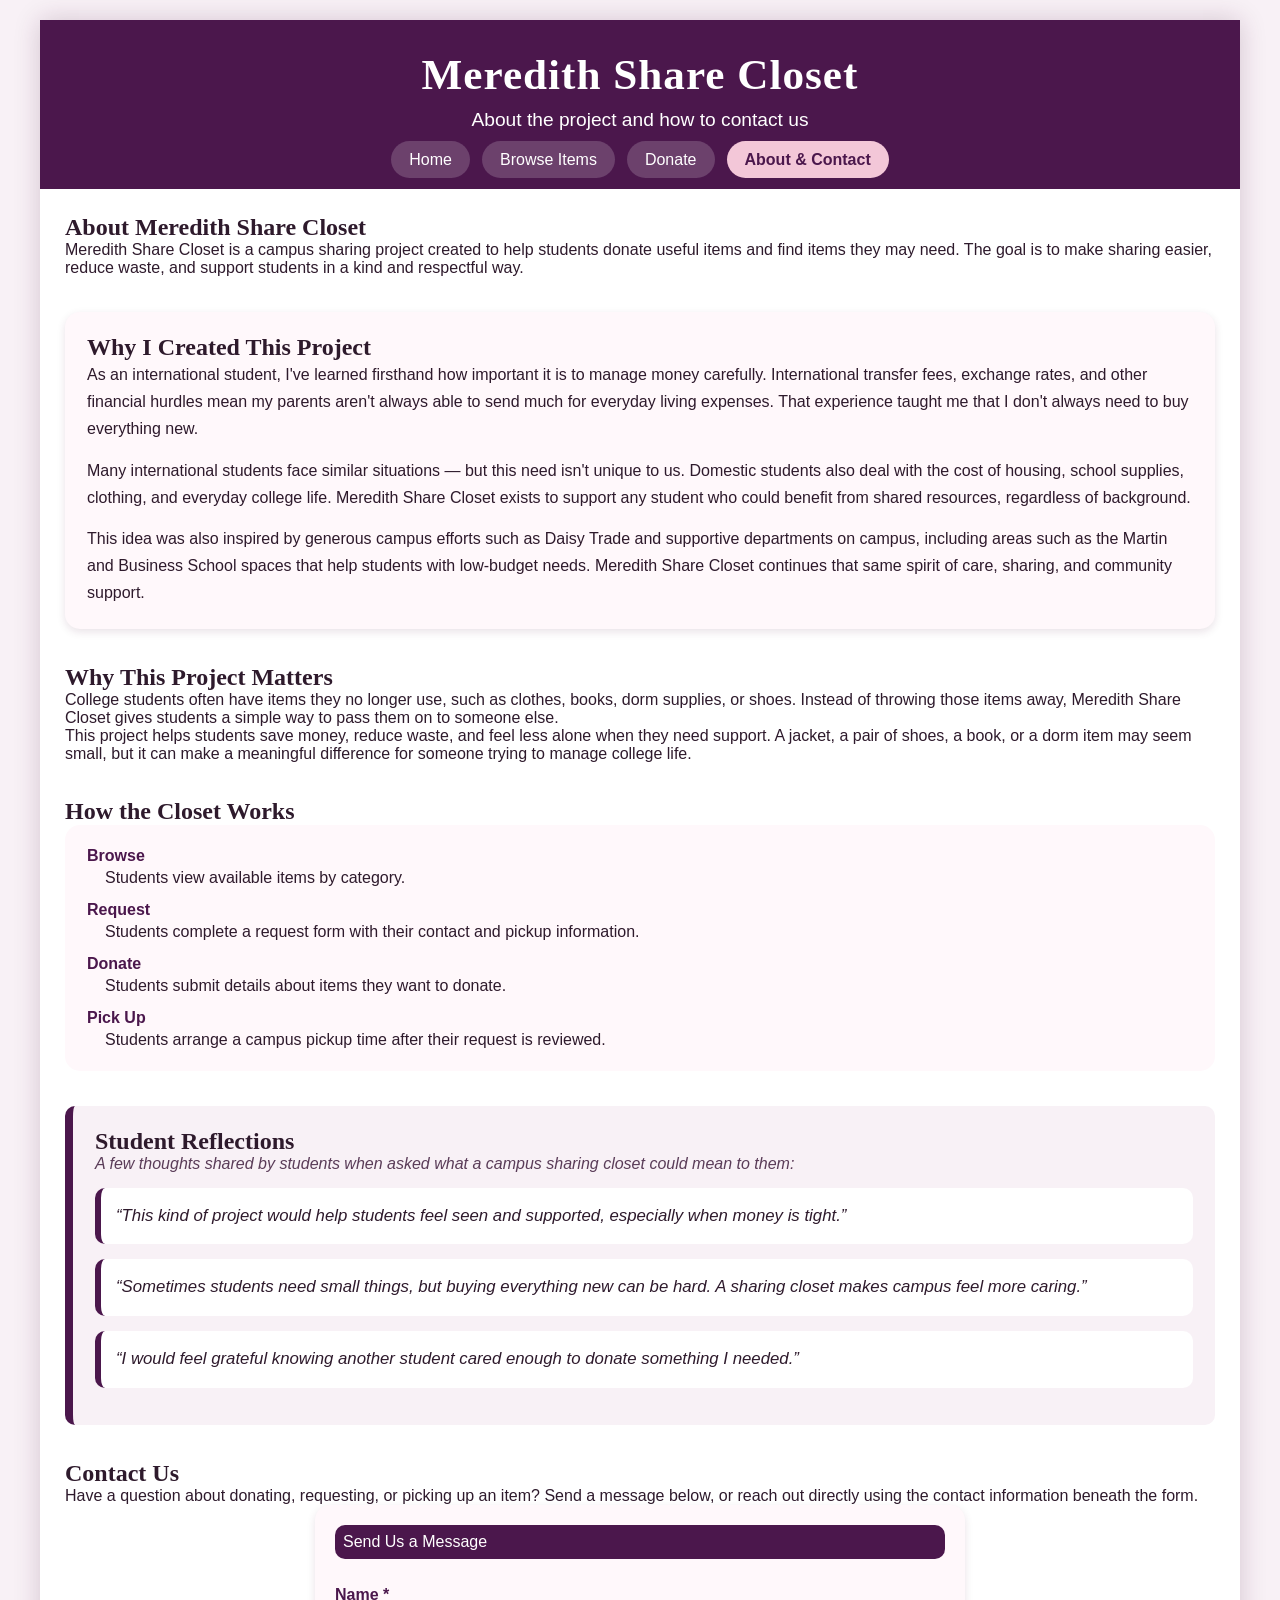
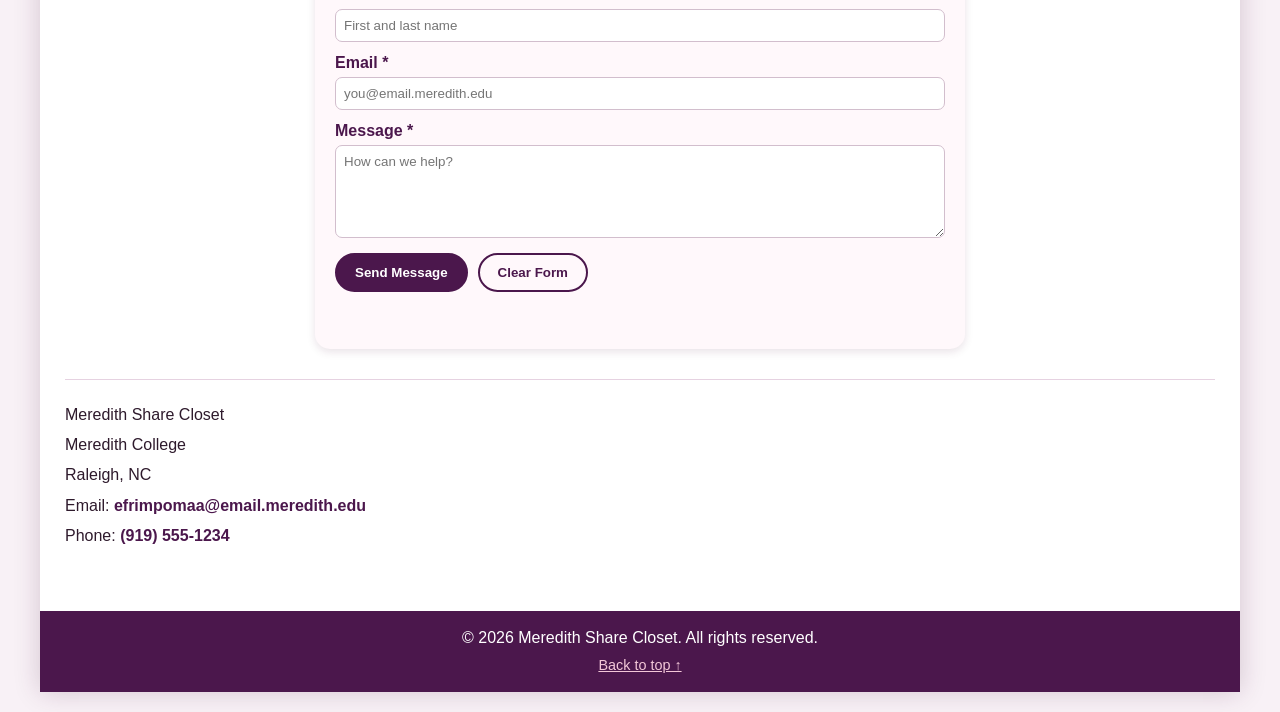
==== about.html @ 183341b4 "about edited" ====
<!DOCTYPE html>
<html lang="en">
<head>
   <!--
    New Perspectives on HTML5 and CSS, Comprehensive
    Final Project

    Meredith Share Closet About and Contact Page
    Author: Elizabeth Frimpomaa
    Date:   4/23/2026

    Filename: about.html
   -->

   <meta charset="utf-8" />
   <meta name="viewport" content="width=device-width, initial-scale=1" />

   <title>About &amp; Contact | Meredith Share Closet</title>
   <meta name="description" content="Learn why Meredith Share Closet exists, how it works, and how to get in touch with questions about donating or requesting an item." />

   <meta property="og:title" content="About & Contact | Meredith Share Closet" />
   <meta property="og:description" content="The story behind Meredith Share Closet and how to reach out with questions." />
   <meta property="og:type" content="website" />
   <meta property="og:image" content="images/og-cover.jpg" />

   <link rel="icon" href="favicon.ico" sizes="any" />

   <link href="reset.css" rel="stylesheet" />
   <link href="styles.css" rel="stylesheet" />
</head>

<body>

   <a class="skip-link" href="#main">Skip to main content</a>

   <header class="site-header">
      <div class="header-inner">
         <h1>Meredith Share Closet</h1>
         <p class="tagline">About the project and how to contact us</p>

         <button
            class="nav-toggle"
            type="button"
            aria-expanded="false"
            aria-controls="primary-nav"
         >
            <span class="sr-only">Menu</span>
            <span class="hamburger" aria-hidden="true"></span>
         </button>

         <nav aria-label="Primary">
            <ul id="primary-nav">
               <li><a href="index.html">Home</a></li>
               <li><a href="browse.html">Browse Items</a></li>
               <li><a href="donate.html">Donate</a></li>
               <li><a href="about.html" aria-current="page">About &amp; Contact</a></li>
            </ul>
         </nav>
      </div>
   </header>

   <main id="main">
      <section id="about-intro">
         <h2>About Meredith Share Closet</h2>
         <p>
            Meredith Share Closet is a campus sharing project created to help students donate useful items
            and find items they may need. The goal is to make sharing easier, reduce waste, and support
            students in a kind and respectful way.
         </p>
      </section>

      <section id="story">
         <h2>Why I Created This Project</h2>
         <p>
            As an international student, I've learned firsthand how important it is to manage money
            carefully. International transfer fees, exchange rates, and other financial hurdles mean my
            parents aren't always able to send much for everyday living expenses. That experience taught
            me that I don't always need to buy everything new.
         </p>

         <p>
            Many international students face similar situations — but this need isn't unique to us.
            Domestic students also deal with the cost of housing, school supplies, clothing, and everyday
            college life. Meredith Share Closet exists to support any student who could benefit from
            shared resources, regardless of background. 
         </p>

         <p>
            This idea was also inspired by generous campus efforts such as Daisy Trade and supportive
            departments on campus, including areas such as the Martin and Business School spaces that help
            students with low-budget needs. Meredith Share Closet continues that same spirit of care,
            sharing, and community support.
         </p>
      </section>

      <section id="about-columns">
         <h2>Why This Project Matters</h2>

         <p>
            College students often have items they no longer use, such as clothes, books, dorm supplies, or
            shoes. Instead of throwing those items away, Meredith Share Closet gives students a simple way to
            pass them on to someone else.
         </p>

         <p>
            This project helps students save money, reduce waste, and feel less alone when they need support.
            A jacket, a pair of shoes, a book, or a dorm item may seem small, but it can make a meaningful
            difference for someone trying to manage college life.
         </p>
      </section>

      <section id="process">
         <h2>How the Closet Works</h2>

         <dl>
            <dt>Browse</dt>
            <dd>Students view available items by category.</dd>

            <dt>Request</dt>
            <dd>Students complete a request form with their contact and pickup information.</dd>

            <dt>Donate</dt>
            <dd>Students submit details about items they want to donate.</dd>

            <dt>Pick Up</dt>
            <dd>Students arrange a campus pickup time after their request is reviewed.</dd>
         </dl>
      </section>

      <aside id="quote-box">
         <h2>Student Reflections</h2>

         <p class="quote-intro">
            A few thoughts shared by students when asked what a campus sharing closet could mean to them:
         </p>

         <blockquote>
            <p>“This kind of project would help students feel seen and supported, especially when money is tight.”</p>
         </blockquote>

         <blockquote>
            <p>“Sometimes students need small things, but buying everything new can be hard. A sharing closet makes campus feel more caring.”</p>
         </blockquote>

         <blockquote>
            <p>“I would feel grateful knowing another student cared enough to donate something I needed.”</p>
         </blockquote>
      </aside>

      <section id="contact">
         <h2>Contact Us</h2>

         <p>
            Have a question about donating, requesting, or picking up an item? Send a message below, or
            reach out directly using the contact information beneath the form.
         </p>

         <!--
            Third Formspree endpoint, dedicated to general contact messages
            (separate from the item-request and donation forms). Create it
            the same way as the other two, then replace YOUR_FORM_ID.
         -->
         <form id="contactForm" class="styled-form" action="https://formspree.io/f/YOUR_FORM_ID" method="POST" data-ajax>
            <fieldset>
               <legend>Send Us a Message</legend>

               <!-- Honeypot: invisible to real users, catches simple spam bots -->
               <label class="honeypot" for="contactHoneypot">Leave this field blank</label>
               <input class="honeypot" type="text" id="contactHoneypot" name="_gotcha" tabindex="-1" autocomplete="off" />

               <input type="hidden" name="_subject" value="New Contact Message — Meredith Share Closet" />

               <label for="contactName">Name *</label>
               <input type="text" id="contactName" name="contactName" placeholder="First and last name" autocomplete="name" required />

               <label for="contactEmail">Email *</label>
               <input type="email" id="contactEmail" name="contactEmail" placeholder="you@email.meredith.edu" autocomplete="email" required />

               <label for="contactMessage">Message *</label>
               <textarea id="contactMessage" name="contactMessage" rows="5" placeholder="How can we help?" required></textarea>

               <div class="form-buttons">
                  <input type="submit" value="Send Message" />
                  <input type="reset" value="Clear Form" />
               </div>

               <p class="form-status" role="status" aria-live="polite"></p>
            </fieldset>
         </form>

         <address>
            Meredith Share Closet<br />
            Meredith College<br />
            Raleigh, NC<br />
            Email: <a href="mailto:efrimpomaa@email.meredith.edu">efrimpomaa@email.meredith.edu</a><br />
            Phone: <a href="tel:+19195551234">(919) 555-1234</a>
         </address>
      </section>
   </main>

   <footer>
      <p>&copy; 2026 Meredith Share Closet. All rights reserved.</p>
      <a class="back-to-top" href="#main">Back to top &uarr;</a>
   </footer>

   <script src="main.js" defer></script>

</body>
</html>
---- styles.css ----
@charset "utf-8";

/*
   New Perspectives on HTML5 and CSS, Comprehensive
   Final Project

   Meredith Share Closet Style Sheet
   Author: Elizabeth Frimpomaa
   Date:   4/30/2026

   Filename: styles.css
*/

/* =========================
   GENERAL / GLOBAL STYLES
========================= */

@font-face {
   font-family: "Playfair";
   src: url("fonts/PlayfairDisplay-Regular.ttf") format("truetype");
}

html {
   background-color: #f8f1f6;
}

body {
   width: 95%;
   max-width: 1200px;
   margin: 20px auto;
   font-family: Arial, Helvetica, sans-serif;
   color: rgb(46, 26, 44);
   background-color: white;
   box-shadow: 0 0 25px rgba(70, 20, 60, 0.2);
   overflow-x: hidden;
}

h1, h2, h3 {
   font-family: "Playfair", Georgia, serif;
}

/* =========================
   ACCESSIBILITY UTILITIES
========================= */

/* Visually hidden, but still announced by screen readers */
.sr-only {
   position: absolute;
   width: 1px;
   height: 1px;
   overflow: hidden;
   clip: rect(0, 0, 0, 0);
   white-space: nowrap;
   border: 0;
}

/* Hidden off-screen until a keyboard user tabs to it */
.skip-link {
   position: absolute;
   top: -60px;
   left: 10px;
   z-index: 1000;
   background-color: #4b174c;
   color: white;
   padding: 10px 18px;
   border-radius: 8px;
   text-decoration: none;
   transition: top 0.2s ease;
}

.skip-link:focus {
   top: 10px;
}

/* =========================
   HEADER + NAVIGATION
========================= */

header {
   background-color: rgb(75, 23, 76);
   color: white;
   text-align: center;
   padding: 30px 20px 20px;
}

.header-inner {
   max-width: 900px;
   margin: 0 auto;
   position: relative;
}

header h1 {
   font-size: 2.7em;
   letter-spacing: 1px;
}

header p {
   font-size: 1.2em;
   margin: 10px 0 20px;
}

/* Hamburger button — hidden on desktop, shown only at the mobile breakpoint */
.nav-toggle {
   display: none;
   background: none;
   border: 2px solid rgba(255, 255, 255, 0.6);
   border-radius: 8px;
   padding: 8px 10px;
   margin-bottom: 12px;
}

.hamburger,
.hamburger::before,
.hamburger::after {
   display: block;
   width: 24px;
   height: 3px;
   background-color: white;
   border-radius: 2px;
}

.hamburger {
   position: relative;
}

.hamburger::before,
.hamburger::after {
   content: "";
   position: absolute;
   left: 0;
}

.hamburger::before {
   top: -8px;
}

.hamburger::after {
   top: 8px;
}

nav ul {
   list-style-type: none;
   display: flex;
   justify-content: center;
   flex-wrap: wrap;
   gap: 12px;
   padding: 0;
}

nav a {
   color: white;
   text-decoration: none;
   background-color: rgba(255, 255, 255, 0.18);
   padding: 10px 18px;
   border-radius: 25px;
   transition: background-color 0.2s ease, color 0.2s ease;
}

nav a:hover {
   background-color: white;
   color: #4b174c;
}

nav a[aria-current="page"] {
   background-color: #f3c7d8;
   color: #4b174c;
   font-weight: bold;
}

/* =========================
   MAIN LAYOUT
========================= */

main {
   padding: 25px;
}

section, aside {
   margin-bottom: 35px;
}

main > aside {
   background-color: rgb(248, 241, 246);
   border-left: 8px solid rgb(75, 23, 76);
   border-radius: 10px;
   padding: 22px;
}

/* =========================
   SCROLL REVEAL ANIMATION
========================= */

.reveal {
   opacity: 0;
   transform: translateY(24px);
   transition: opacity 0.6s ease, transform 0.6s ease;
}

.reveal.is-visible {
   opacity: 1;
   transform: translateY(0);
}

/* =========================
   HOME PAGE STYLES
========================= */

#hero {
   min-height: 380px;
   background: linear-gradient(rgba(75,23,76,0.65), rgba(75,23,76,0.65)), url("images/mc2.jpg") center/cover no-repeat;
   border-radius: 25px;
   display: flex;
   align-items: center;
   padding: 35px;
   color: white;
}

.hero-text {
   max-width: 600px;
}

.hero-actions {
   display: flex;
   flex-wrap: wrap;
   gap: 14px;
   margin-top: 14px;
}

.button {
   display: inline-block;
   padding: 12px 20px;
   background-color: #f3c7d8;
   color: #4b174c;
   text-decoration: none;
   border-radius: 25px;
   font-weight: bold;
   transition: transform 0.15s ease, background-color 0.15s ease;
}

.button:hover {
   transform: translateY(-2px);
   background-color: #efb0c8;
}

.button.secondary {
   background-color: transparent;
   border: 2px solid white;
   color: white;
}

.button.secondary:hover {
   background-color: white;
   color: #4b174c;
}

/* Impact / stats bar */
#impact {
   background: linear-gradient(135deg, rgba(75,23,76,0.06), rgba(243,199,216,0.3));
   border-radius: 20px;
   padding: 30px 20px;
}

.stat-row {
   display: flex;
   flex-wrap: wrap;
   justify-content: center;
   gap: 40px;
   text-align: center;
}

.stat-number {
   font-family: "Playfair", Georgia, serif;
   font-size: 2.6em;
   font-weight: bold;
   color: rgb(75, 23, 76);
   line-height: 1;
}

.stat-label {
   margin-top: 6px;
   font-size: 0.9em;
   text-transform: uppercase;
   letter-spacing: 0.5px;
   color: rgb(46, 26, 44);
}

/* =========================
   CARD STYLES
========================= */

.card-row {
   display: flex;
   flex-wrap: wrap;
   gap: 22px;
   justify-content: center;
}

.card {
   flex: 1 1 280px;
   background-color: #fff8fb;
   border-radius: 18px;
   box-shadow: 0 6px 14px rgba(70,20,60,0.15);
   overflow: hidden;
}

.card img {
   width: 100%;
   height: 220px;
   object-fit: cover;
}

.card h3 {
   margin: 14px 16px 4px;
}

.card p {
   margin: 0 16px 16px;
}

/* How It Works steps */
.step-row {
   display: flex;
   flex-wrap: wrap;
   gap: 22px;
   justify-content: center;
}

.step {
   flex: 1 1 220px;
   text-align: center;
   background-color: #fff8fb;
   border-radius: 15px;
   padding: 22px;
   box-shadow: 0 4px 10px rgba(70,20,60,0.1);
}

.step h3 {
   color: rgb(75, 23, 76);
   margin-bottom: 8px;
}

/* =========================
   TABLE (GENERAL)
========================= */

table {
   width: 100%;
   border-collapse: collapse;
   margin-top: 15px;
}

th, td {
   border: 1px solid rgb(210,190,205);
   padding: 10px;
}

th {
   background-color: rgb(75,23,76);
   color: white;
}

tr:nth-of-type(even) {
   background-color: rgb(248,241,246);
}

/* =========================
   BROWSE PAGE STYLES
========================= */

#browse-intro,
#donate-intro {
   background-color: rgb(248,241,246);
   border-left: 8px solid rgb(75,23,76);
   border-radius: 10px;
   padding: 22px;
}

.category-box {
   background-color: rgb(255,248,251);
   border-radius: 15px;
   padding: 14px;
   margin-bottom: 18px;
}

.category-box summary {
   cursor: pointer;
   font-family: "Playfair", Georgia, serif;
   font-size: 1.3em;
   font-weight: bold;
   color: rgb(75, 23, 76);
   padding: 6px 4px;
}

.category-box summary:hover {
   color: #8a3b86;
}

.category-box[open] summary {
   margin-bottom: 12px;
}

.item-options {
   display: grid;
   grid-template-columns: repeat(auto-fit, minmax(150px,1fr));
   gap: 14px;
}

.item-options img {
   width: 100%;
   height: 130px;
   object-fit: contain;
   background-color: rgb(248,241,246);
   border-radius: 8px;
}

/* =========================
   FORM STYLES (SHARED)
   Used by #requestForm (browse), #donateForm (donate),
   and #contactForm (about) — one set of rules instead of
   repeating the same declarations per form.
========================= */

.styled-form {
   max-width: 650px;
   margin: 0 auto;
   background-color: rgb(255, 248, 251);
   border-radius: 15px;
   padding: 20px;
   box-shadow: 0 3px 8px rgba(70, 20, 60, 0.12);
}

.styled-form fieldset {
   border: none;
   margin-bottom: 20px;
}

.styled-form fieldset:last-of-type {
   margin-bottom: 0;
}

.styled-form legend {
   background-color: rgb(75, 23, 76);
   color: white;
   border-radius: 10px;
   padding: 8px;
   margin-bottom: 15px;
   width: 100%;
}

.styled-form label {
   display: block;
   margin-top: 12px;
   margin-bottom: 5px;
   font-weight: bold;
   color: rgb(75, 23, 76);
}

.styled-form input,
.styled-form select,
.styled-form textarea {
   display: block;
   width: 100%;
   padding: 8px;
   border: 1px solid rgb(210, 190, 205);
   border-radius: 7px;
   font-family: Arial, Helvetica, sans-serif;
}

.styled-form input:focus:invalid,
.styled-form select:focus:invalid,
.styled-form textarea:focus:invalid {
   background-color: rgb(255, 230, 230);
   border: 2px solid red;
}

.styled-form input:focus:valid,
.styled-form select:focus:valid,
.styled-form textarea:focus:valid {
   background-color: rgb(230, 255, 230);
   border: 2px solid green;
}

.formQuestion {
   margin-top: 15px;
   margin-bottom: 6px;
   font-weight: bold;
   color: rgb(75, 23, 76);
}

.formNote {
   margin-top: 8px;
   font-size: 0.9em;
   color: rgb(75, 23, 76);
}

.optionLabel {
   display: block;
   margin-bottom: 10px;
   font-weight: normal;
   color: rgb(46, 26, 44);
}

.optionLabel input {
   display: inline;
   width: auto;
   margin-right: 8px;
}

.form-buttons {
   margin-top: 15px;
   display: flex;
   gap: 10px;
   flex-wrap: wrap;
}

.form-buttons input {
   display: inline-block;
   width: auto;
   padding: 10px 18px;
   cursor: pointer;
   border-radius: 25px;
   font-weight: bold;
}

.form-buttons input[type="submit"] {
   background-color: rgb(75, 23, 76);
   color: white;
   border: 2px solid rgb(75, 23, 76);
}

.form-buttons input[type="submit"]:hover {
   background-color: #612061;
}

.form-buttons input[type="submit"]:disabled {
   opacity: 0.6;
   cursor: not-allowed;
}

.form-buttons input[type="reset"] {
   background-color: transparent;
   color: rgb(75, 23, 76);
   border: 2px solid rgb(75, 23, 76);
}

.form-buttons input[type="reset"]:hover {
   background-color: rgb(248, 241, 246);
}

/* Honeypot field: kept in the DOM and in the tab order-free zone so bots
   that auto-fill every input still trip it, but real visitors never see it. */
.honeypot {
   position: absolute;
   left: -9999px;
   width: 1px;
   height: 1px;
   overflow: hidden;
}

/* Live status message shown after a form is submitted via JS */
.form-status {
   min-height: 1.4em;
   margin-top: 14px;
   font-weight: bold;
}

.form-status--success {
   color: #1a7a3c;
}

.form-status--error {
   color: #b3261e;
}

/* Range slider + live numeric readout (donation condition rating) */
.range-row {
   display: flex;
   align-items: center;
   gap: 12px;
}

.range-row input[type="range"] {
   display: inline-block;
   width: auto;
   flex: 1;
}

.range-row output {
   min-width: 26px;
   text-align: center;
   font-weight: bold;
   color: rgb(75, 23, 76);
   background-color: rgb(248, 241, 246);
   border-radius: 6px;
   padding: 4px 8px;
}

/* =========================
   DONATE PAGE STYLES
========================= */

.donate-layout {
   display: flex;
   flex-wrap: wrap;
   align-items: flex-start;
   gap: 30px;
}

.donate-layout .styled-form {
   flex: 2 1 480px;
   max-width: none;
   margin: 0;
}

#donate-aside {
   flex: 1 1 260px;
   background-color: rgb(255, 248, 251);
   border-radius: 15px;
   padding: 20px;
   box-shadow: 0 3px 8px rgba(70, 20, 60, 0.12);
}

#donate-aside h2 {
   margin-bottom: 12px;
}

#donate-aside ul {
   margin: 0 0 25px 20px;
}

#donate-aside h3 {
   margin-top: 25px;
   margin-bottom: 10px;
}

#donation-video video {
   display: block;
   width: 100%;
   max-width: 640px;
   height: auto;
   aspect-ratio: 16 / 9;
   margin: 20px auto;
   border-radius: 12px;
   background-color: rgb(46,26,44);
}

/* =========================
   ABOUT PAGE STYLES
========================= */

#story {
   background-color: rgb(255, 248, 251);
   border-radius: 15px;
   padding: 22px;
   box-shadow: 0 3px 8px rgba(70, 20, 60, 0.12);
}

#story p {
   line-height: 1.7;
   margin-bottom: 14px;
}

#story p:last-child {
   margin-bottom: 0;
}

#process dl {
   background-color: rgb(255, 248, 251);
   border-radius: 15px;
   padding: 22px;
}

#process dt {
   font-weight: bold;
   color: rgb(75, 23, 76);
   margin-top: 14px;
}

#process dt:first-child {
   margin-top: 0;
}

#process dd {
   margin: 4px 0 0 18px;
}

.quote-intro {
   font-style: italic;
   color: rgb(90, 60, 88);
   margin-bottom: 12px;
}

#quote-box blockquote {
   background-color: white;
   border-left: 6px solid rgb(75, 23, 76);
   border-radius: 10px;
   padding: 15px;
   margin: 15px 0;
   font-size: 1.05em;
   font-style: italic;
   line-height: 1.6;
}

#contact address {
   font-style: normal;
   line-height: 1.9;
   margin-top: 30px;
   padding-top: 20px;
   border-top: 1px solid rgb(230, 210, 225);
}

#contact address a {
   color: rgb(75, 23, 76);
   font-weight: bold;
   text-decoration: none;
}

#contact address a:hover {
   text-decoration: underline;
}

/* =========================
   FOOTER
========================= */

footer {
   text-align: center;
   background-color: #4b174c;
   color: white;
   padding: 18px;
}

footer .back-to-top {
   display: inline-block;
   margin-top: 10px;
   color: #f3c7d8;
   text-decoration: underline;
   font-size: 0.9em;
}

footer .back-to-top:hover {
   color: white;
}

/* =========================
   MOBILE
========================= */

@media (max-width: 700px) {
   body {
      width: 100%;
   }

   .nav-toggle {
      display: inline-block;
   }

   #primary-nav {
      display: none;
      flex-direction: column;
      width: 100%;
      margin-top: 10px;
   }

   #primary-nav.is-open {
      display: flex;
   }

   .donate-layout .styled-form {
      flex-basis: 100%;
   }

   #donate-aside {
      flex-basis: 100%;
   }
}
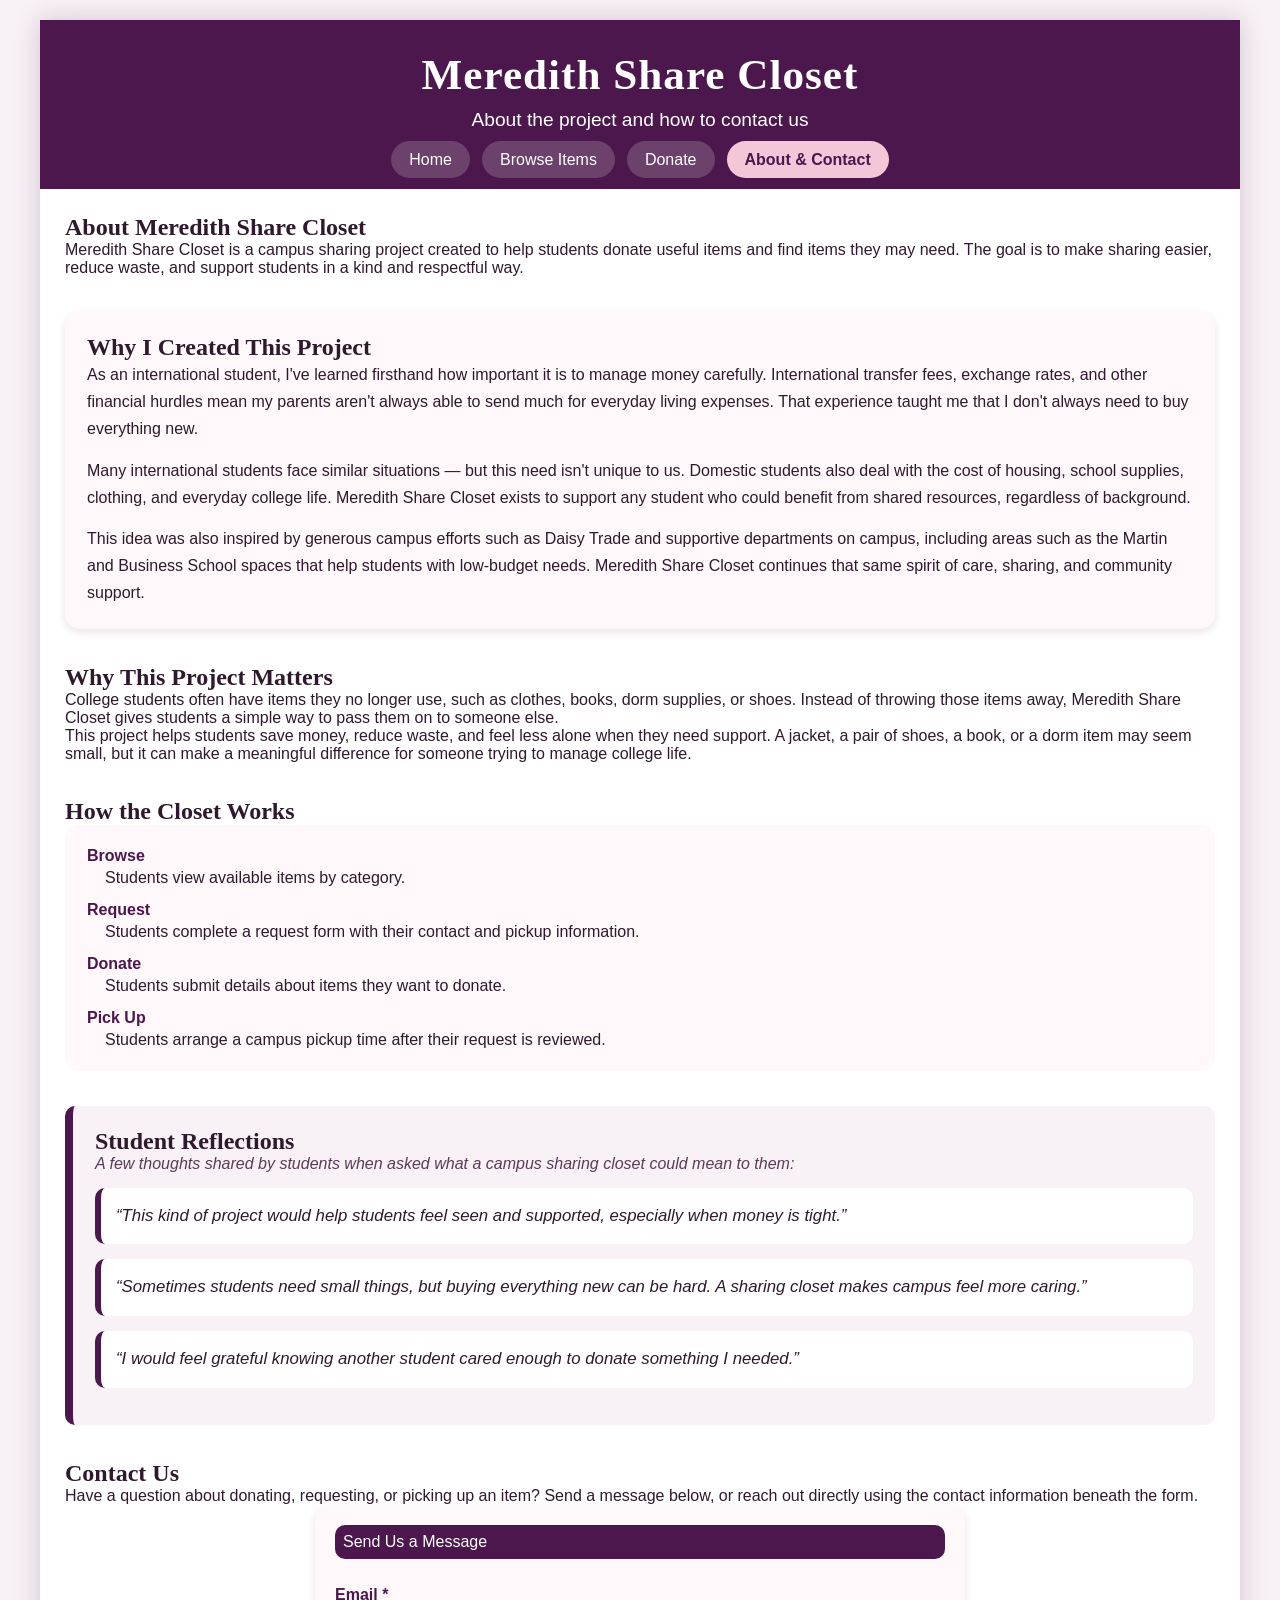
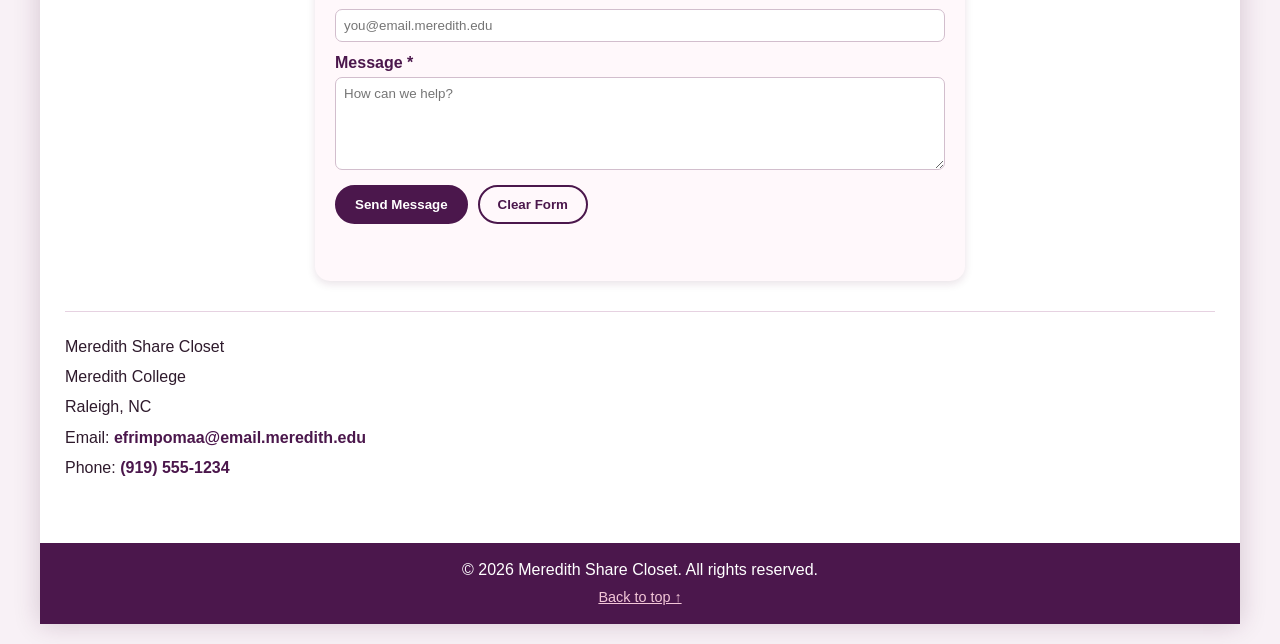
==== commit 9e7c3589: "name field of about.html updated" ====
--- a/about.html
+++ b/about.html
@@ -168,10 +168,7 @@
                <label class="honeypot" for="contactHoneypot">Leave this field blank</label>
                <input class="honeypot" type="text" id="contactHoneypot" name="_gotcha" tabindex="-1" autocomplete="off" />
 
-               <input type="hidden" name="_subject" value="New Contact Message — Meredith Share Closet" />
-
-               <label for="contactName">Name *</label>
-               <input type="text" id="contactName" name="contactName" placeholder="First and last name" autocomplete="name" required />
+               
 
                <label for="contactEmail">Email *</label>
                <input type="email" id="contactEmail" name="contactEmail" placeholder="you@email.meredith.edu" autocomplete="email" required />
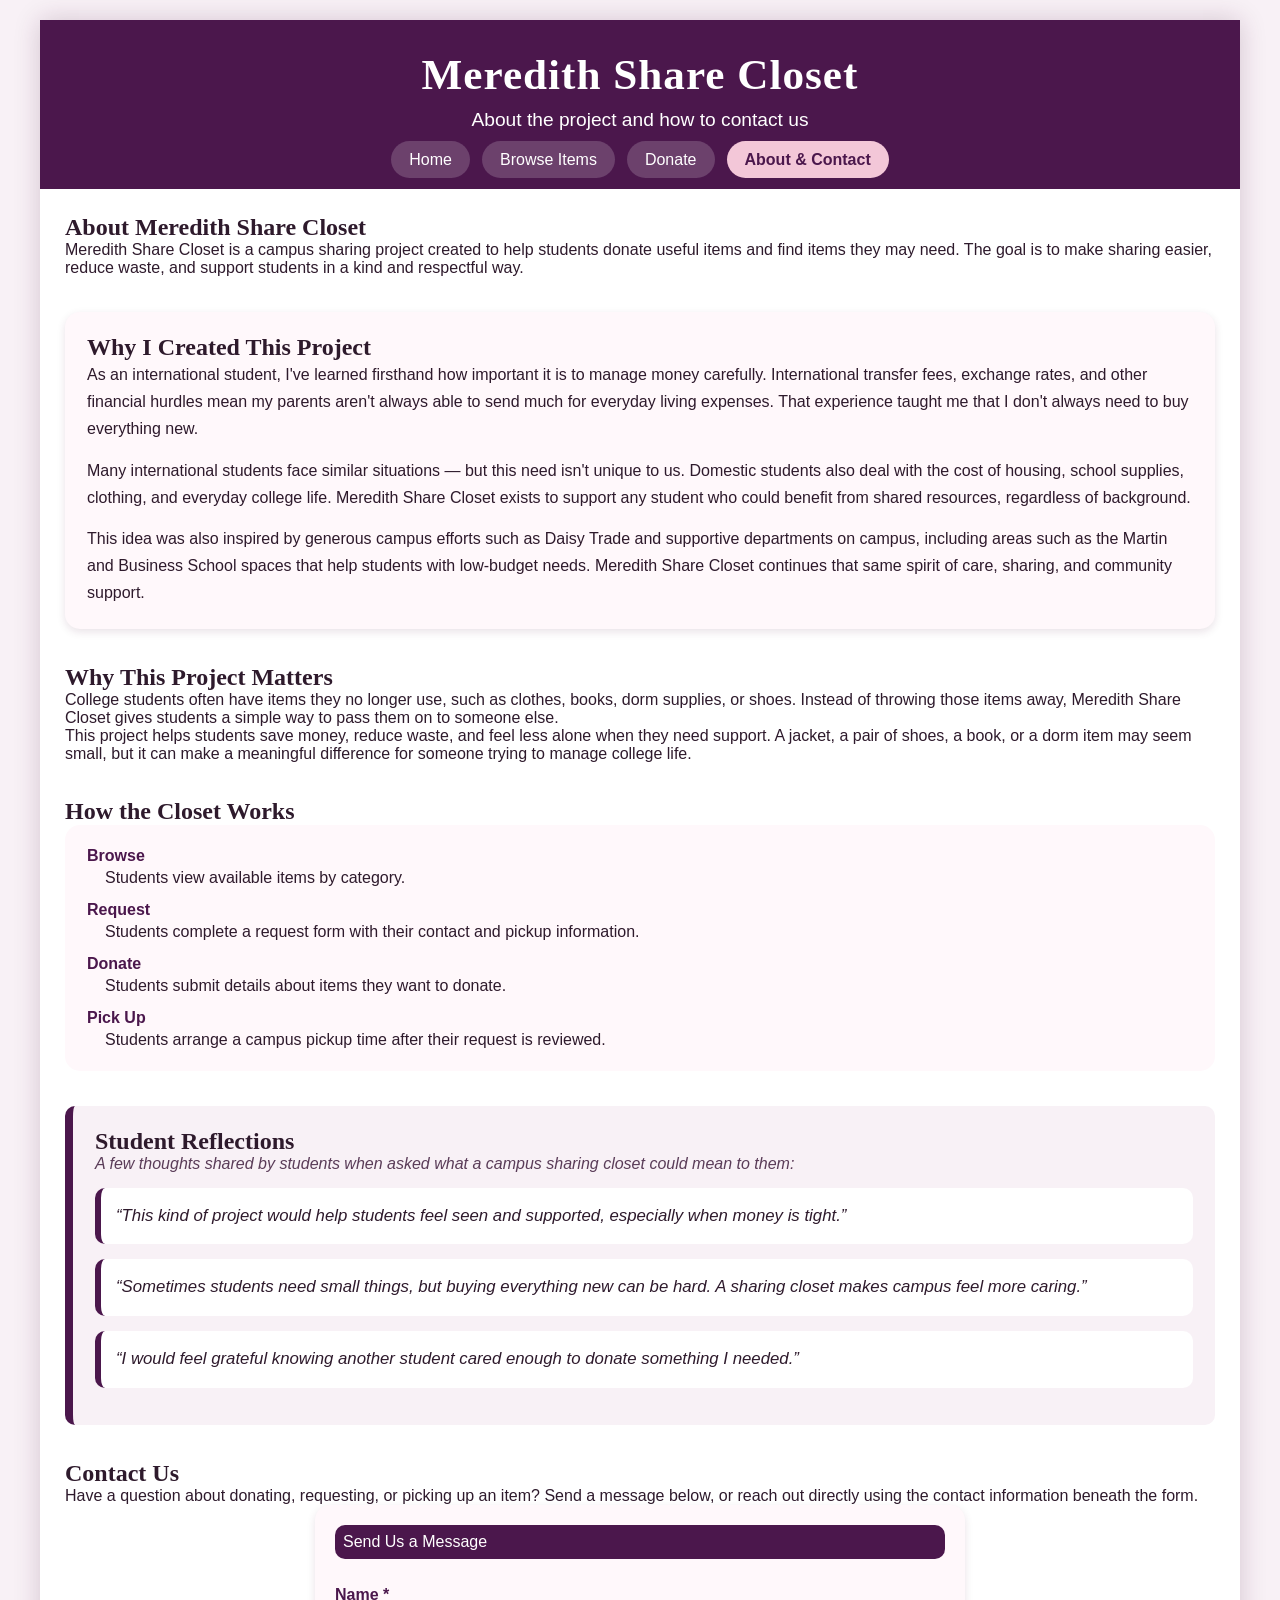
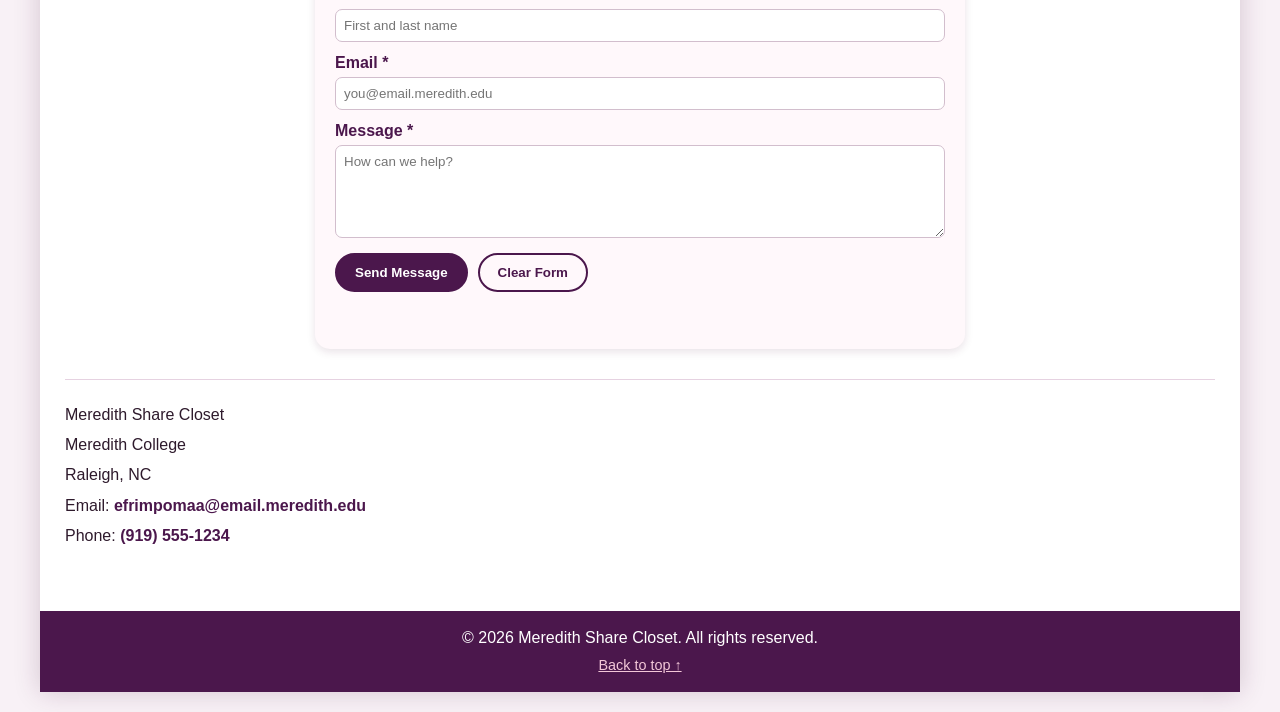
==== commit 804c0463: "Name field of about.html changed" ====
--- a/about.html
+++ b/about.html
@@ -168,7 +168,10 @@
                <label class="honeypot" for="contactHoneypot">Leave this field blank</label>
                <input class="honeypot" type="text" id="contactHoneypot" name="_gotcha" tabindex="-1" autocomplete="off" />
 
-               
+               <input type="hidden" name="_subject" value="New Contact Message — Meredith Share Closet" />
+
+               <label for="contactName">Name *</label>
+               <input type="text" id="contactName" name="contactName" placeholder="First and last name" autocomplete="name" required />
 
                <label for="contactEmail">Email *</label>
                <input type="email" id="contactEmail" name="contactEmail" placeholder="you@email.meredith.edu" autocomplete="email" required />
